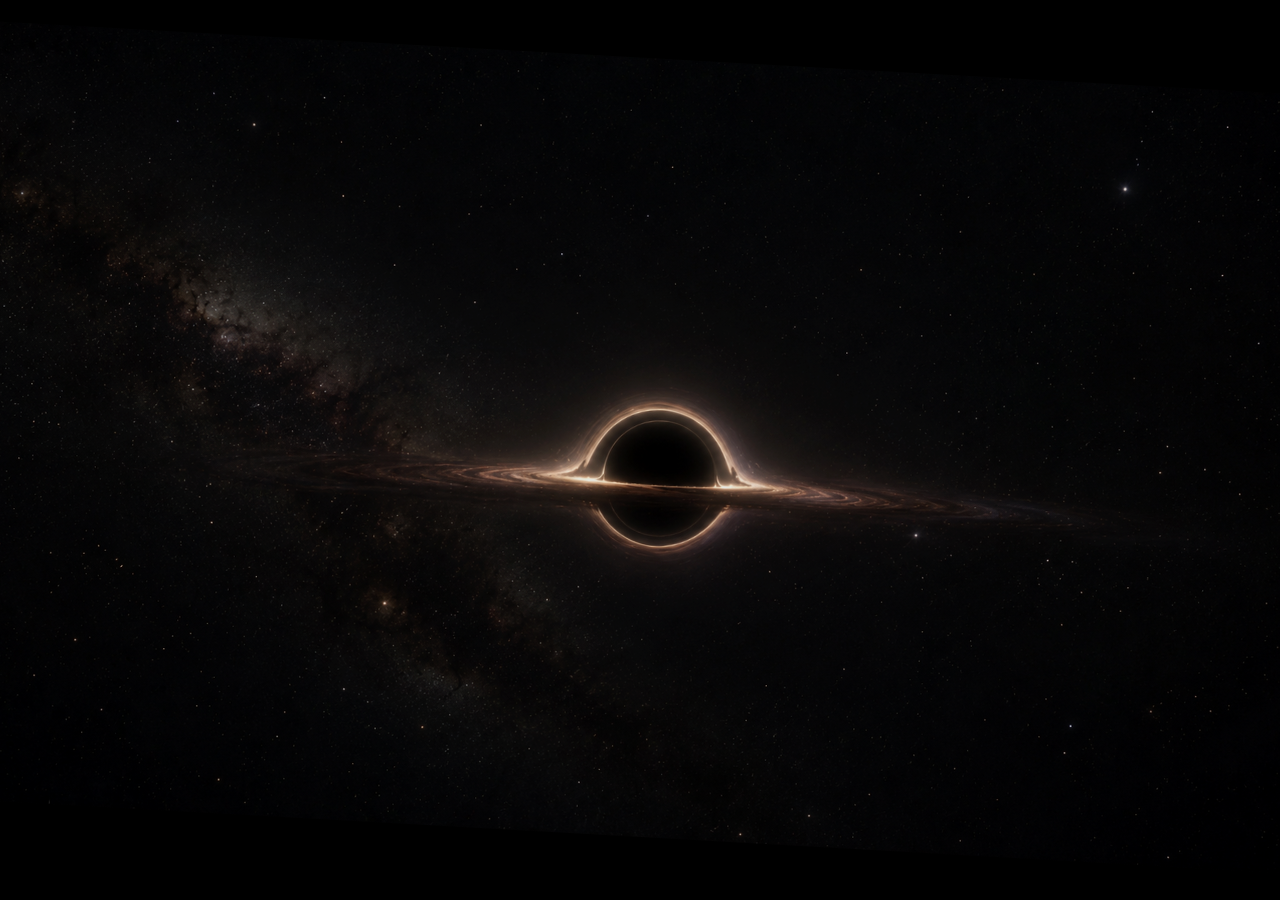
==== index.html @ ab879559 "Deploy rhscue website" ====
<!DOCTYPE html>
<html lang="en">
<head>
<meta charset="UTF-8">
<meta name="viewport" content="width=device-width, initial-scale=1.0">
<title>The Silent Universe</title>
<link rel="stylesheet" href="css/landing.css">
</head>
<body>

  <!-- Living black hole scene -->
  <canvas id="bh-canvas"></canvas>

  <!-- Interstellar warp transition -->
  <canvas id="warp-canvas"></canvas>
  <div id="flash"></div>

  <script src="js/blackhole.js"></script>
  <script src="js/warp.js"></script>
</body>
</html>
---- css/landing.css ----
* { margin: 0; padding: 0; box-sizing: border-box; }

html, body {
  height: 100%;
  overflow: hidden;
  background: #000;
}

body {
  font-family: Georgia, "Times New Roman", serif;
}

/* ---------- Black hole canvas ---------- */
#bh-canvas {
  position: fixed;
  inset: 0;
  width: 100vw;
  height: 100vh;
  display: block;
  cursor: pointer;
  transform-origin: 50% 50%;
  will-change: transform, filter;
}

/* ---------- Legacy brightest-star styles ---------- */
#lucky-star {
  position: fixed;
  left: 21%;
  top: 16%;
  width: 44px;
  height: 44px;
  margin: -22px;
  background: none;
  border: none;
  cursor: pointer;
  z-index: 5;
  -webkit-tap-highlight-color: transparent;
  animation: starPulse 3.8s ease-in-out infinite;
  transition: transform .6s ease, opacity .9s ease;
}

#lucky-star:hover {
  transform: scale(1.45);
  animation-play-state: paused;
}

#lucky-star .star-core {
  position: absolute;
  left: 50%; top: 50%;
  width: 5px; height: 5px;
  margin: -2.5px;
  border-radius: 50%;
  background: #fff;
  box-shadow:
    0 0 4px 1px #ffffff,
    0 0 12px 3px rgba(214, 232, 255, .95),
    0 0 34px 10px rgba(150, 190, 255, .50),
    0 0 90px 30px rgba(120, 160, 255, .18);
}

.star-spike {
  position: absolute;
  left: 50%; top: 50%;
  background: linear-gradient(to bottom, transparent, rgba(255,255,255,.95) 46%, rgba(255,255,255,.95) 54%, transparent);
}
.star-spike.v  { width: 1.5px; height: 86px; margin: -43px -0.75px; }
.star-spike.h  {
  height: 1.5px; width: 86px; margin: -0.75px -43px;
  background: linear-gradient(to right, transparent, rgba(255,255,255,.95) 46%, rgba(255,255,255,.95) 54%, transparent);
}
.star-spike.d1 { width: 1px; height: 42px; margin: -21px -0.5px; transform: rotate(45deg);  opacity: .55; }
.star-spike.d2 { width: 1px; height: 42px; margin: -21px -0.5px; transform: rotate(-45deg); opacity: .55; }

.star-halo {
  position: absolute;
  left: 50%; top: 50%;
  width: 104px; height: 104px;
  margin: -52px;
  border-radius: 50%;
  background: radial-gradient(circle, rgba(172,202,255,.20), rgba(172,202,255,.05) 42%, transparent 68%);
  animation: haloBreath 3.8s ease-in-out infinite;
}

#lucky-star::after {
  content: "E N T E R";
  position: absolute;
  left: 50%; top: 100%;
  transform: translateX(-50%);
  margin-top: 26px;
  color: rgba(220, 232, 255, .75);
  font-size: 11px;
  letter-spacing: .35em;
  text-indent: .35em;
  white-space: nowrap;
  opacity: 0;
  transition: opacity .5s ease;
}
#lucky-star:hover::after { opacity: 1; }

@keyframes starPulse {
  0%, 100% { filter: brightness(1); }
  50%      { filter: brightness(1.5); }
}
@keyframes haloBreath {
  0%, 100% { transform: scale(1); }
  50%      { transform: scale(1.18); }
}

/* Legacy star burst */
#lucky-star.burst {
  transform: scale(30);
  opacity: 0;
  transition: transform 1s cubic-bezier(.55, 0, 1, .45), opacity 1s ease;
  animation: none;
}

/* ---------- Legacy bottom hint ---------- */
#hint {
  position: fixed;
  bottom: 6vh;
  width: 100%;
  text-align: center;
  color: rgba(255, 255, 255, .36);
  font-size: 13px;
  font-style: italic;
  letter-spacing: .28em;
  text-indent: .28em;
  z-index: 4;
  animation: hintIn 3s ease 1.5s both;
  pointer-events: none;
  transition: opacity .6s ease;
}
@keyframes hintIn {
  from { opacity: 0; transform: translateY(10px); }
  to   { opacity: 1; transform: none; }
}

/* ---------- Warp transition layer ---------- */
#warp-canvas {
  position: fixed;
  inset: 0;
  width: 100vw;
  height: 100vh;
  z-index: 8;
  opacity: 0;
  pointer-events: none;
  transition: opacity .5s ease;
}

#flash {
  position: fixed;
  inset: 0;
  background: #fff;
  opacity: 0;
  z-index: 9;
  pointer-events: none;
}

body.warping { cursor: none; }

@media (max-width: 700px) {
  #lucky-star { left: 24%; top: 14%; }
  #hint { letter-spacing: .18em; text-indent: .18em; font-size: 12px; }
}
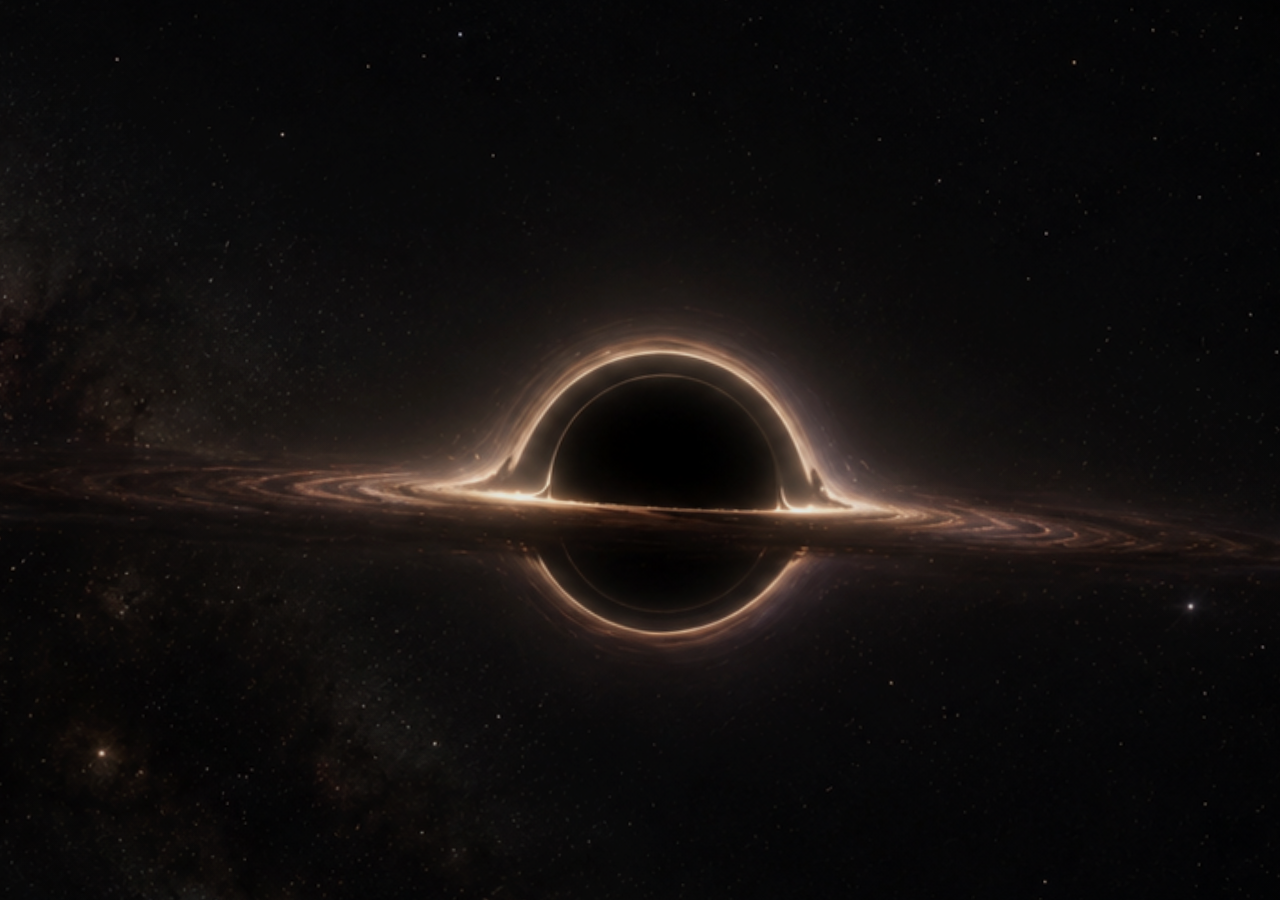
==== commit e8cbc7cf: "Bust black hole script cache" ====
--- a/index.html
+++ b/index.html
@@ -15,7 +15,7 @@
   <canvas id="warp-canvas"></canvas>
   <div id="flash"></div>
 
-  <script src="js/blackhole.js"></script>
+  <script src="js/blackhole.js?v=mobile-cover-20260708"></script>
   <script src="js/warp.js"></script>
 </body>
 </html>
